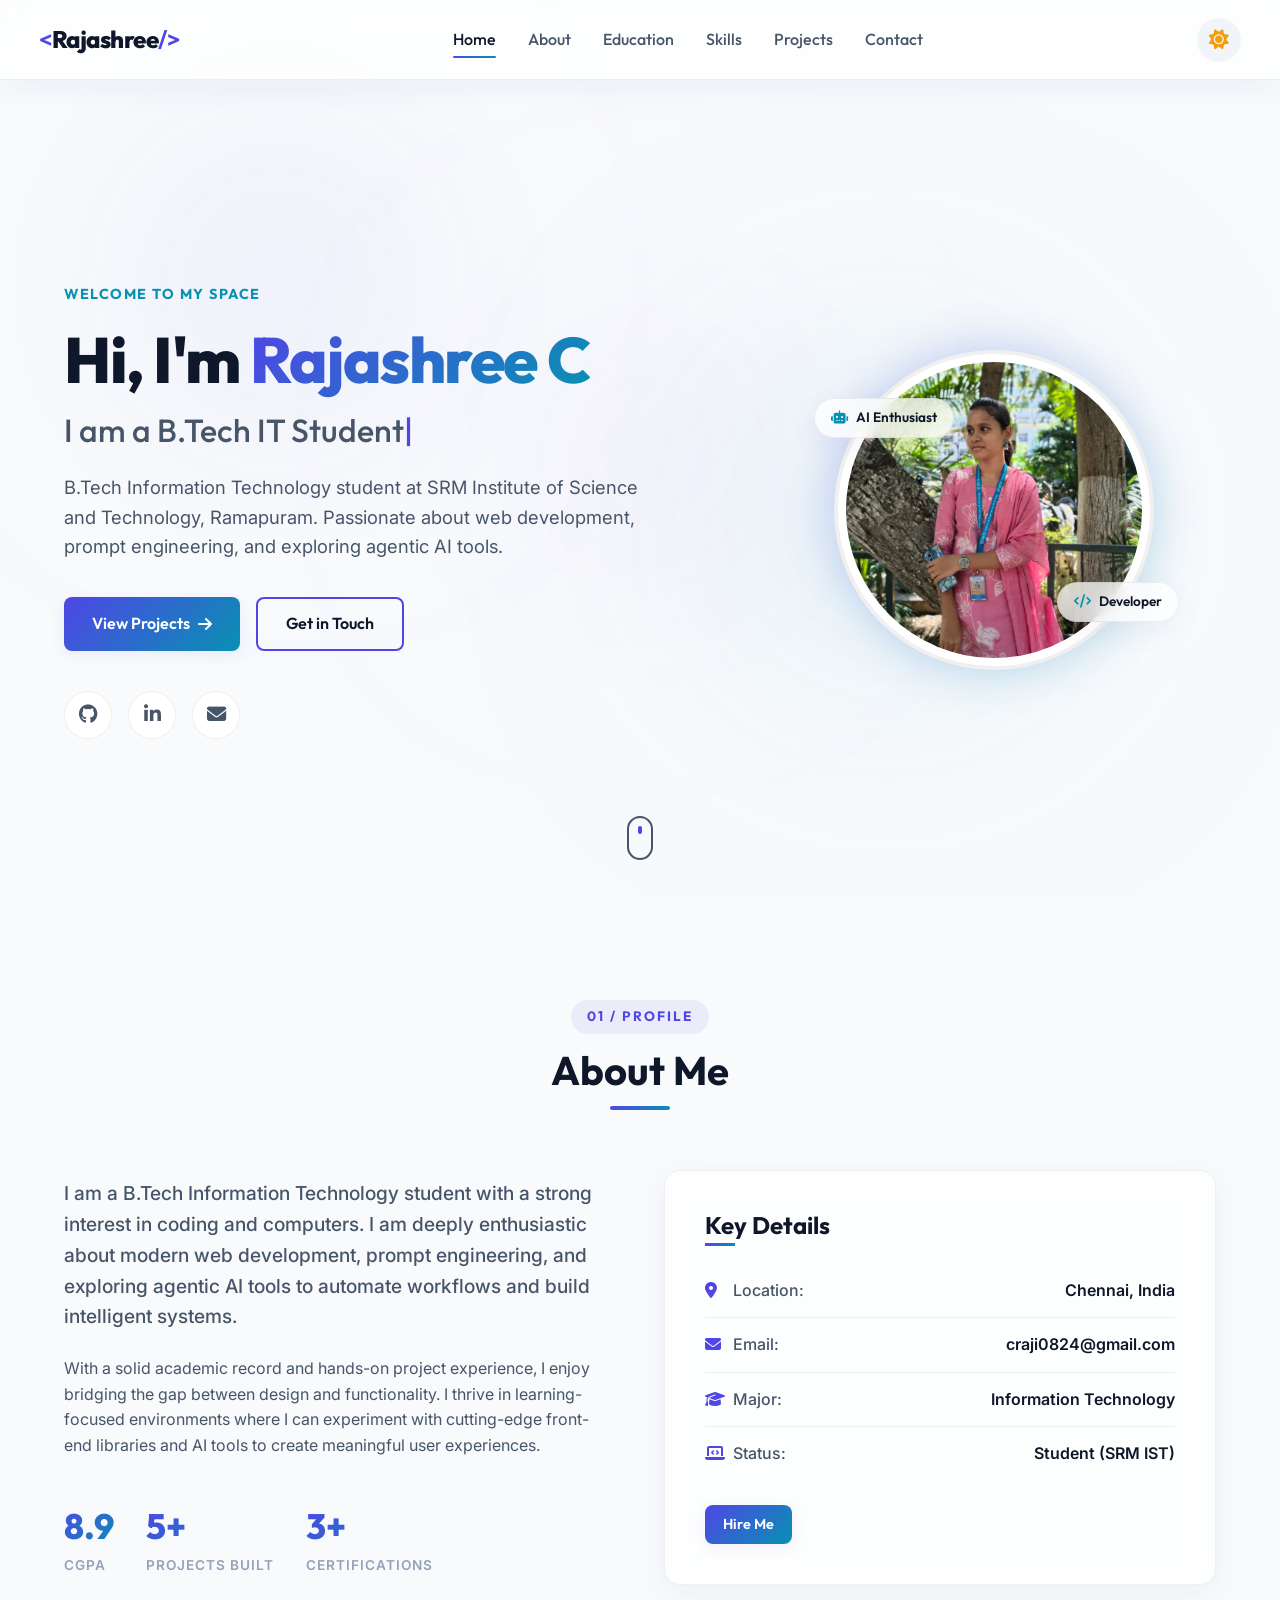
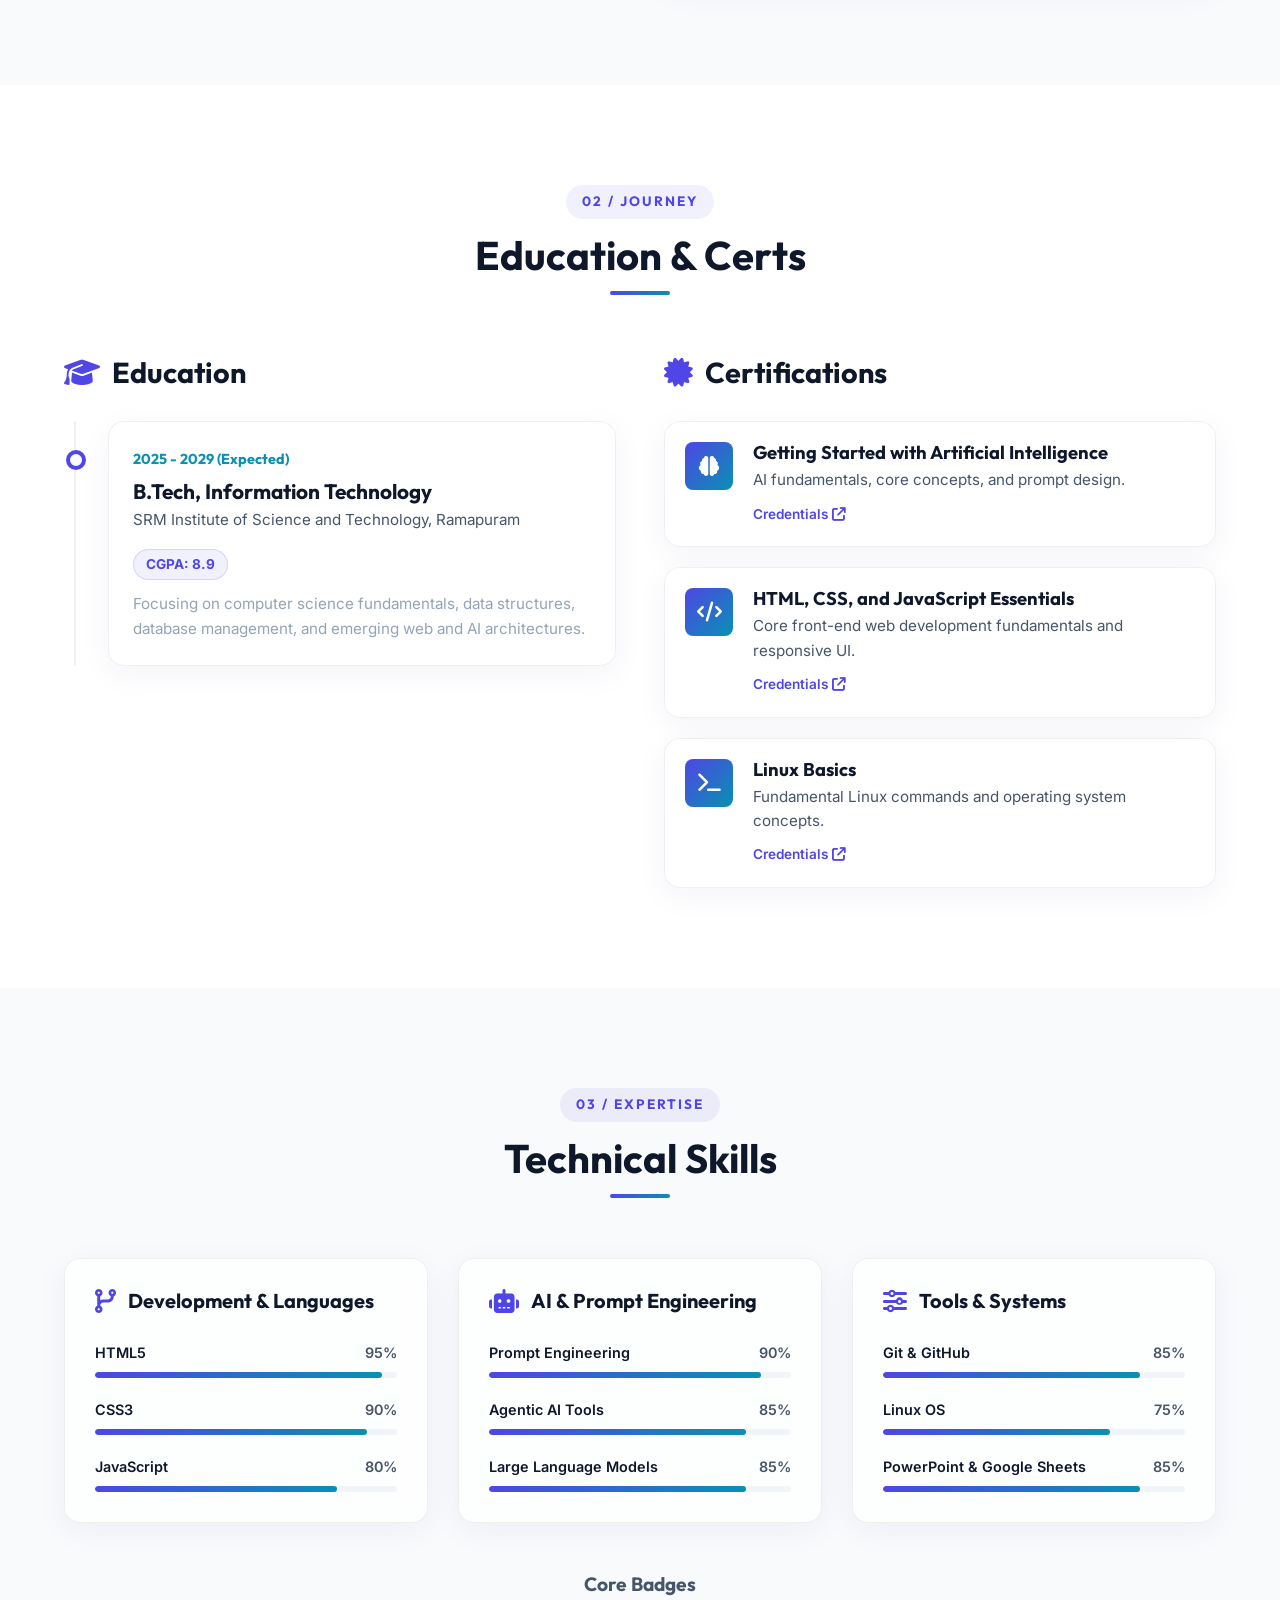
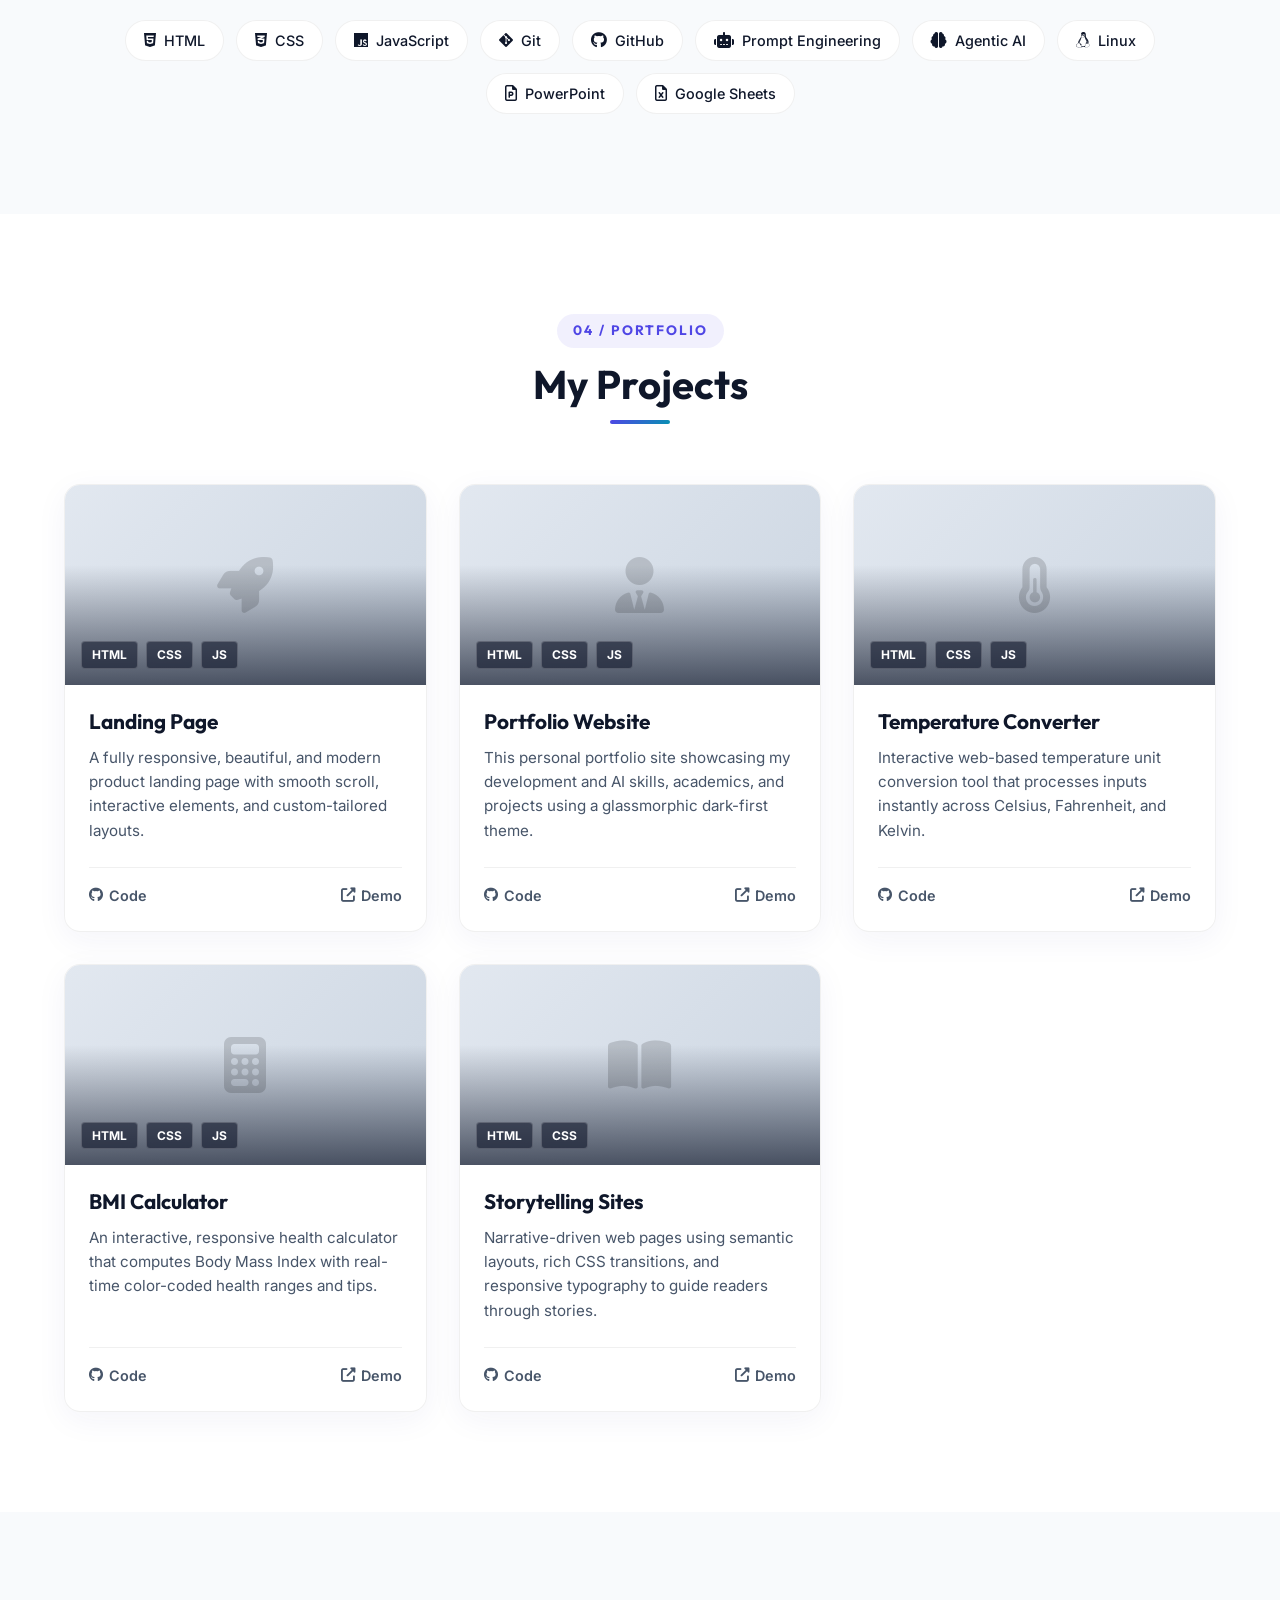
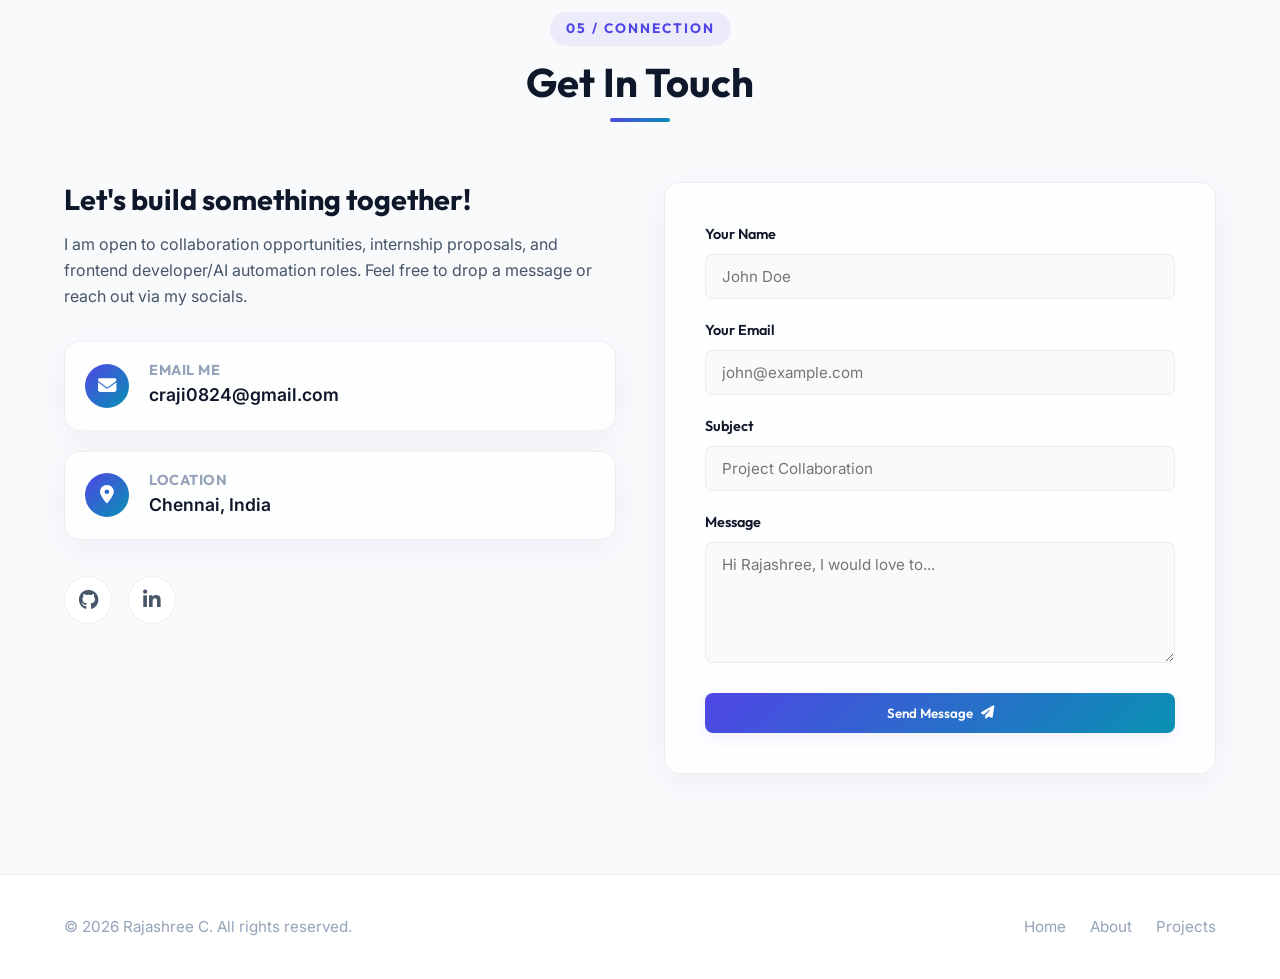
==== WebDev-L1-PersonalPortfolio/index.html @ 431c33d0 "first commit" ====
<!DOCTYPE html>
<html lang="en" data-theme="dark">

<head>
    <meta charset="UTF-8">
    <meta name="viewport" content="width=device-width, initial-scale=1.0">
    <meta name="description"
        content="Personal Portfolio of Rajashree C - B.Tech Information Technology Student, Frontend Developer & AI Enthusiast.">
    <title>Rajashree C | Portfolio</title>
    <!-- Google Fonts -->
    <link rel="preconnect" href="https://fonts.googleapis.com">
    <link rel="preconnect" href="https://fonts.gstatic.com" crossorigin>
    <link
        href="https://fonts.googleapis.com/css2?family=Inter:wght@300;400;500;600;700&family=Outfit:wght@300;400;500;600;700;800&display=swap"
        rel="stylesheet">
    <!-- FontAwesome Icons -->
    <link rel="stylesheet" href="https://cdnjs.cloudflare.com/ajax/libs/font-awesome/6.4.0/css/all.min.css">
    <!-- Stylesheets -->
    <link rel="stylesheet" href="styles.css">
</head>

<body>

    <!-- Navigation Header -->
    <header class="header">
        <div class="nav-container">
            <a href="#home" class="logo" id="logo-link">
                <span class="logo-accent">&lt;</span>Rajashree<span class="logo-accent">/&gt;</span>
            </a>

            <nav class="navbar" id="navbar">
                <a href="#home" class="nav-link active">Home</a>
                <a href="#about" class="nav-link">About</a>
                <a href="#education" class="nav-link">Education</a>
                <a href="#skills" class="nav-link">Skills</a>
                <a href="#projects" class="nav-link">Projects</a>
                <a href="#contact" class="nav-link">Contact</a>
            </nav>

            <div class="nav-actions">
                <!-- Theme Toggle Button -->
                <button class="theme-toggle" id="theme-toggle" aria-label="Toggle between dark and light theme">
                    <i class="fa-solid fa-moon moon-icon"></i>
                    <i class="fa-solid fa-sun sun-icon"></i>
                </button>
                <!-- Hamburger Menu for Mobile -->
                <button class="menu-btn" id="menu-btn" aria-label="Toggle navigation menu">
                    <span class="hamburger"></span>
                </button>
            </div>
        </div>
    </header>

    <!-- Main Content -->
    <main>

        <!-- Hero Section -->
        <section id="home" class="hero-section">
            <div class="hero-bg-shapes">
                <div class="shape shape-1"></div>
                <div class="shape shape-2"></div>
                <div class="shape shape-3"></div>
            </div>

            <div class="hero-container container">
                <div class="hero-content">
                    <span class="welcome-tag">Welcome to my space</span>
                    <h1 class="hero-title">Hi, I'm <span class="highlight-gradient">Rajashree C</span></h1>
                    <h2 class="hero-subtitle">
                        I am a <span id="typed-text"></span><span class="typed-cursor">|</span>
                    </h2>
                    <p class="hero-description">
                        B.Tech Information Technology student at SRM Institute of Science and Technology, Ramapuram.
                        Passionate about web development, prompt engineering, and exploring agentic AI tools.
                    </p>
                    <div class="hero-cta">
                        <a href="#projects" class="btn btn-primary">View Projects <i
                                class="fa-solid fa-arrow-right"></i></a>
                        <a href="#contact" class="btn btn-secondary">Get in Touch</a>
                    </div>
                    <div class="hero-socials">
                        <a href="https://github.com/craji0824" target="_blank" rel="noopener noreferrer"
                            class="social-link" aria-label="GitHub">
                            <i class="fa-brands fa-github"></i>
                        </a>
                        <a href="https://www.linkedin.com/in/rajashree-c-47a3913a5/" target="_blank"
                            rel="noopener noreferrer" class="social-link" aria-label="LinkedIn">
                            <i class="fa-brands fa-linkedin-in"></i>
                        </a>
                        <a href="mailto:craji0824@gmail.com" class="social-link" aria-label="Email">
                            <i class="fa-solid fa-envelope"></i>
                        </a>
                    </div>
                </div>

                <div class="hero-avatar-wrapper">
                    <div class="avatar-glow"></div>
                    <div class="avatar-border">
                        <img src="assets/avatar.png" alt="Rajashree C Avatar" class="hero-avatar">
                    </div>
                    <div class="badge badge-ai">
                        <i class="fa-solid fa-robot"></i>
                        <span>AI Enthusiast</span>
                    </div>
                    <div class="badge badge-code">
                        <i class="fa-solid fa-code"></i>
                        <span>Developer</span>
                    </div>
                </div>
            </div>

            <div class="scroll-indicator">
                <a href="#about" aria-label="Scroll to About Me">
                    <div class="mouse">
                        <div class="wheel"></div>
                    </div>
                </a>
            </div>
        </section>

        <!-- About Me Section -->
        <section id="about" class="about-section section">
            <div class="container">
                <div class="section-header scroll-reveal">
                    <span class="section-tag">01 / Profile</span>
                    <h2 class="section-title">About Me</h2>
                    <div class="title-underline"></div>
                </div>

                <div class="about-content grid-2">
                    <div class="about-text scroll-reveal scroll-reveal-left">
                        <p class="paragraph-large">
                            I am a B.Tech Information Technology student with a strong interest in coding and computers.
                            I am deeply enthusiastic about modern web development, prompt engineering, and exploring
                            agentic AI tools to automate workflows and build intelligent systems.
                        </p>
                        <p>
                            With a solid academic record and hands-on project experience, I enjoy bridging the gap
                            between design and functionality. I thrive in learning-focused environments where I can
                            experiment with cutting-edge front-end libraries and AI tools to create meaningful user
                            experiences.
                        </p>
                        <div class="about-highlights">
                            <div class="highlight-item">
                                <span class="highlight-num">8.9</span>
                                <span class="highlight-label">CGPA</span>
                            </div>
                            <div class="highlight-item">
                                <span class="highlight-num">5+</span>
                                <span class="highlight-label">Projects Built</span>
                            </div>
                            <div class="highlight-item">
                                <span class="highlight-num">3+</span>
                                <span class="highlight-label">Certifications</span>
                            </div>
                        </div>
                    </div>

                    <div class="about-details scroll-reveal scroll-reveal-right">
                        <div class="detail-card glass">
                            <h3>Key Details</h3>
                            <ul class="details-list">
                                <li>
                                    <span class="detail-name"><i class="fa-solid fa-location-dot"></i> Location:</span>
                                    <span class="detail-value">Chennai, India</span>
                                </li>
                                <li>
                                    <span class="detail-name"><i class="fa-solid fa-envelope"></i> Email:</span>
                                    <span class="detail-value"><a
                                            href="mailto:craji0824@gmail.com">craji0824@gmail.com</a></span>
                                </li>
                                <li>
                                    <span class="detail-name"><i class="fa-solid fa-graduation-cap"></i> Major:</span>
                                    <span class="detail-value">Information Technology</span>
                                </li>
                                <li>
                                    <span class="detail-name"><i class="fa-solid fa-laptop-code"></i> Status:</span>
                                    <span class="detail-value">Student (SRM IST)</span>
                                </li>
                            </ul>
                            <div class="detail-footer">
                                <a href="#contact" class="btn btn-primary btn-sm">Hire Me</a>
                            </div>
                        </div>
                    </div>
                </div>
            </div>
        </section>

        <!-- Education & Certifications Section -->
        <section id="education" class="education-section section section-alt">
            <div class="container">
                <div class="section-header scroll-reveal">
                    <span class="section-tag">02 / Journey</span>
                    <h2 class="section-title">Education & Certs</h2>
                    <div class="title-underline"></div>
                </div>

                <div class="edu-certs-grid grid-2">
                    <!-- Education Column -->
                    <div class="edu-column scroll-reveal scroll-reveal-left">
                        <h3 class="subsection-title"><i class="fa-solid fa-graduation-cap"></i> Education</h3>
                        <div class="timeline">
                            <div class="timeline-item glass">
                                <div class="timeline-dot"></div>
                                <span class="timeline-date">2025 - 2029 (Expected)</span>
                                <h4 class="timeline-title">B.Tech, Information Technology</h4>
                                <p class="timeline-subtitle">SRM Institute of Science and Technology, Ramapuram</p>
                                <div class="timeline-detail">
                                    <span class="score-badge">CGPA: 8.9</span>
                                    <p>Focusing on computer science fundamentals, data structures, database management,
                                        and emerging web and AI architectures.</p>
                                </div>
                            </div>
                        </div>
                    </div>

                    <!-- Certifications Column -->
                    <div class="certs-column scroll-reveal scroll-reveal-right">
                        <h3 class="subsection-title"><i class="fa-solid fa-certificate"></i> Certifications</h3>
                        <div class="certs-list">

                            <!-- Cert 1 -->
                            <div class="cert-card glass">
                                <div class="cert-icon">
                                    <i class="fa-solid fa-brain"></i>
                                </div>
                                <div class="cert-info">
                                    <h4>Getting Started with Artificial Intelligence</h4>
                                    <p>AI fundamentals, core concepts, and prompt design.</p>
                                    <a href="#" class="cert-link">Credentials <i
                                            class="fa-solid fa-arrow-up-right-from-square"></i></a>
                                </div>
                            </div>

                            <!-- Cert 2 -->
                            <div class="cert-card glass">
                                <div class="cert-icon">
                                    <i class="fa-solid fa-code"></i>
                                </div>
                                <div class="cert-info">
                                    <h4>HTML, CSS, and JavaScript Essentials</h4>
                                    <p>Core front-end web development fundamentals and responsive UI.</p>
                                    <a href="#" class="cert-link">Credentials <i
                                            class="fa-solid fa-arrow-up-right-from-square"></i></a>
                                </div>
                            </div>

                            <!-- Cert 3 -->
                            <div class="cert-card glass">
                                <div class="cert-icon">
                                    <i class="fa-solid fa-terminal"></i>
                                </div>
                                <div class="cert-info">
                                    <h4>Linux Basics</h4>
                                    <p>Fundamental Linux commands and operating system concepts.</p>
                                    <a href="#" class="cert-link">Credentials <i
                                            class="fa-solid fa-arrow-up-right-from-square"></i></a>
                                </div>
                            </div>

                        </div>
                    </div>
                </div>
            </div>
        </section>

        <!-- Skills Section -->
        <section id="skills" class="skills-section section">
            <div class="container">
                <div class="section-header scroll-reveal">
                    <span class="section-tag">03 / Expertise</span>
                    <h2 class="section-title">Technical Skills</h2>
                    <div class="title-underline"></div>
                </div>

                <div class="skills-grid scroll-reveal">

                    <!-- Skill Category 1 -->
                    <div class="skill-category glass">
                        <div class="category-header">
                            <i class="fa-solid fa-code-branch"></i>
                            <h3>Development & Languages</h3>
                        </div>
                        <div class="skills-list">
                            <div class="skill-item">
                                <div class="skill-meta">
                                    <span>HTML5</span>
                                    <span>95%</span>
                                </div>
                                <div class="skill-bar-bg">
                                    <div class="skill-bar-fill" style="width: 95%"></div>
                                </div>
                            </div>
                            <div class="skill-item">
                                <div class="skill-meta">
                                    <span>CSS3</span>
                                    <span>90%</span>
                                </div>
                                <div class="skill-bar-bg">
                                    <div class="skill-bar-fill" style="width: 90%"></div>
                                </div>
                            </div>
                            <div class="skill-item">
                                <div class="skill-meta">
                                    <span>JavaScript</span>
                                    <span>80%</span>
                                </div>
                                <div class="skill-bar-bg">
                                    <div class="skill-bar-fill" style="width: 80%"></div>
                                </div>
                            </div>
                        </div>
                    </div>

                    <!-- Skill Category 2 -->
                    <div class="skill-category glass">
                        <div class="category-header">
                            <i class="fa-solid fa-robot"></i>
                            <h3>AI & Prompt Engineering</h3>
                        </div>
                        <div class="skills-list">
                            <div class="skill-item">
                                <div class="skill-meta">
                                    <span>Prompt Engineering</span>
                                    <span>90%</span>
                                </div>
                                <div class="skill-bar-bg">
                                    <div class="skill-bar-fill" style="width: 90%"></div>
                                </div>
                            </div>
                            <div class="skill-item">
                                <div class="skill-meta">
                                    <span>Agentic AI Tools</span>
                                    <span>85%</span>
                                </div>
                                <div class="skill-bar-bg">
                                    <div class="skill-bar-fill" style="width: 85%"></div>
                                </div>
                            </div>
                            <div class="skill-item">
                                <div class="skill-meta">
                                    <span>Large Language Models</span>
                                    <span>85%</span>
                                </div>
                                <div class="skill-bar-bg">
                                    <div class="skill-bar-fill" style="width: 85%"></div>
                                </div>
                            </div>
                        </div>
                    </div>

                    <!-- Skill Category 3 -->
                    <div class="skill-category glass">
                        <div class="category-header">
                            <i class="fa-solid fa-sliders"></i>
                            <h3>Tools & Systems</h3>
                        </div>
                        <div class="skills-list">
                            <div class="skill-item">
                                <div class="skill-meta">
                                    <span>Git & GitHub</span>
                                    <span>85%</span>
                                </div>
                                <div class="skill-bar-bg">
                                    <div class="skill-bar-fill" style="width: 85%"></div>
                                </div>
                            </div>
                            <div class="skill-item">
                                <div class="skill-meta">
                                    <span>Linux OS</span>
                                    <span>75%</span>
                                </div>
                                <div class="skill-bar-bg">
                                    <div class="skill-bar-fill" style="width: 75%"></div>
                                </div>
                            </div>
                            <div class="skill-item">
                                <div class="skill-meta">
                                    <span>PowerPoint & Google Sheets</span>
                                    <span>85%</span>
                                </div>
                                <div class="skill-bar-bg">
                                    <div class="skill-bar-fill" style="width: 85%"></div>
                                </div>
                            </div>
                        </div>
                    </div>

                </div>

                <!-- Interactive Mini Skills Tag Cloud -->
                <div class="skills-badges-wrapper scroll-reveal">
                    <h4>Core Badges</h4>
                    <div class="badges-container">
                        <span class="badge-tag"><i class="fa-brands fa-html5"></i> HTML</span>
                        <span class="badge-tag"><i class="fa-brands fa-css3-alt"></i> CSS</span>
                        <span class="badge-tag"><i class="fa-brands fa-js"></i> JavaScript</span>
                        <span class="badge-tag"><i class="fa-brands fa-git-alt"></i> Git</span>
                        <span class="badge-tag"><i class="fa-brands fa-github"></i> GitHub</span>
                        <span class="badge-tag"><i class="fa-solid fa-robot"></i> Prompt Engineering</span>
                        <span class="badge-tag"><i class="fa-solid fa-brain"></i> Agentic AI</span>
                        <span class="badge-tag"><i class="fa-brands fa-linux"></i> Linux</span>
                        <span class="badge-tag"><i class="fa-regular fa-file-powerpoint"></i> PowerPoint</span>
                        <span class="badge-tag"><i class="fa-regular fa-file-excel"></i> Google Sheets</span>
                    </div>
                </div>
            </div>
        </section>

        <!-- Projects Section -->
        <section id="projects" class="projects-section section section-alt">
            <div class="container">
                <div class="section-header scroll-reveal">
                    <span class="section-tag">04 / Portfolio</span>
                    <h2 class="section-title">My Projects</h2>
                    <div class="title-underline"></div>
                </div>

                <div class="projects-grid grid-3">

                    <!-- Project 1: Landing Page -->
                    <article class="project-card glass scroll-reveal">
                        <div class="project-img-container">
                            <div class="project-overlay-gradient"></div>
                            <i class="fa-solid fa-rocket project-placeholder-icon"></i>
                            <div class="project-tech-tags">
                                <span>HTML</span>
                                <span>CSS</span>
                                <span>JS</span>
                            </div>
                        </div>
                        <div class="project-content">
                            <h3>Landing Page</h3>
                            <p>A fully responsive, beautiful, and modern product landing page with smooth scroll,
                                interactive elements, and custom-tailored layouts.</p>
                            <div class="project-links">
                                <a href="https://github.com/craji0824" target="_blank" rel="noopener noreferrer"
                                    class="proj-link"><i class="fa-brands fa-github"></i> Code</a>
                                <a href="#" class="proj-link"><i class="fa-solid fa-up-right-from-square"></i> Demo</a>
                            </div>
                        </div>
                    </article>

                    <!-- Project 2: Portfolio Website -->
                    <article class="project-card glass scroll-reveal" style="animation-delay: 0.1s;">
                        <div class="project-img-container">
                            <div class="project-overlay-gradient"></div>
                            <i class="fa-solid fa-user-tie project-placeholder-icon"></i>
                            <div class="project-tech-tags">
                                <span>HTML</span>
                                <span>CSS</span>
                                <span>JS</span>
                            </div>
                        </div>
                        <div class="project-content">
                            <h3>Portfolio Website</h3>
                            <p>This personal portfolio site showcasing my development and AI skills, academics, and
                                projects using a glassmorphic dark-first theme.</p>
                            <div class="project-links">
                                <a href="https://github.com/craji0824" target="_blank" rel="noopener noreferrer"
                                    class="proj-link"><i class="fa-brands fa-github"></i> Code</a>
                                <a href="#" class="proj-link"><i class="fa-solid fa-up-right-from-square"></i> Demo</a>
                            </div>
                        </div>
                    </article>

                    <!-- Project 3: Temperature Converter -->
                    <article class="project-card glass scroll-reveal" style="animation-delay: 0.2s;">
                        <div class="project-img-container">
                            <div class="project-overlay-gradient"></div>
                            <i class="fa-solid fa-temperature-half project-placeholder-icon"></i>
                            <div class="project-tech-tags">
                                <span>HTML</span>
                                <span>CSS</span>
                                <span>JS</span>
                            </div>
                        </div>
                        <div class="project-content">
                            <h3>Temperature Converter</h3>
                            <p>Interactive web-based temperature unit conversion tool that processes inputs instantly
                                across Celsius, Fahrenheit, and Kelvin.</p>
                            <div class="project-links">
                                <a href="https://github.com/craji0824" target="_blank" rel="noopener noreferrer"
                                    class="proj-link"><i class="fa-brands fa-github"></i> Code</a>
                                <a href="#" class="proj-link"><i class="fa-solid fa-up-right-from-square"></i> Demo</a>
                            </div>
                        </div>
                    </article>

                    <!-- Project 4: BMI Calculator -->
                    <article class="project-card glass scroll-reveal">
                        <div class="project-img-container">
                            <div class="project-overlay-gradient"></div>
                            <i class="fa-solid fa-calculator project-placeholder-icon"></i>
                            <div class="project-tech-tags">
                                <span>HTML</span>
                                <span>CSS</span>
                                <span>JS</span>
                            </div>
                        </div>
                        <div class="project-content">
                            <h3>BMI Calculator</h3>
                            <p>An interactive, responsive health calculator that computes Body Mass Index with real-time
                                color-coded health ranges and tips.</p>
                            <div class="project-links">
                                <a href="https://github.com/craji0824" target="_blank" rel="noopener noreferrer"
                                    class="proj-link"><i class="fa-brands fa-github"></i> Code</a>
                                <a href="#" class="proj-link"><i class="fa-solid fa-up-right-from-square"></i> Demo</a>
                            </div>
                        </div>
                    </article>

                    <!-- Project 5: Storytelling Sites -->
                    <article class="project-card glass scroll-reveal" style="animation-delay: 0.1s;">
                        <div class="project-img-container">
                            <div class="project-overlay-gradient"></div>
                            <i class="fa-solid fa-book-open project-placeholder-icon"></i>
                            <div class="project-tech-tags">
                                <span>HTML</span>
                                <span>CSS</span>
                            </div>
                        </div>
                        <div class="project-content">
                            <h3>Storytelling Sites</h3>
                            <p>Narrative-driven web pages using semantic layouts, rich CSS transitions, and responsive
                                typography to guide readers through stories.</p>
                            <div class="project-links">
                                <a href="https://github.com/craji0824" target="_blank" rel="noopener noreferrer"
                                    class="proj-link"><i class="fa-brands fa-github"></i> Code</a>
                                <a href="#" class="proj-link"><i class="fa-solid fa-up-right-from-square"></i> Demo</a>
                            </div>
                        </div>
                    </article>

                </div>
            </div>
        </section>

        <!-- Contact Section -->
        <section id="contact" class="contact-section section">
            <div class="container">
                <div class="section-header scroll-reveal">
                    <span class="section-tag">05 / Connection</span>
                    <h2 class="section-title">Get In Touch</h2>
                    <div class="title-underline"></div>
                </div>

                <div class="contact-wrapper grid-2">

                    <!-- Contact Info Block -->
                    <div class="contact-info-block scroll-reveal scroll-reveal-left">
                        <h3>Let's build something together!</h3>
                        <p class="contact-invite-text">
                            I am open to collaboration opportunities, internship proposals, and frontend developer/AI
                            automation roles. Feel free to drop a message or reach out via my socials.
                        </p>

                        <div class="contact-details">
                            <div class="contact-card glass">
                                <i class="fa-solid fa-envelope"></i>
                                <div>
                                    <h4>Email Me</h4>
                                    <p><a href="mailto:craji0824@gmail.com">craji0824@gmail.com</a></p>
                                </div>
                            </div>
                            <div class="contact-card glass">
                                <i class="fa-solid fa-location-dot"></i>
                                <div>
                                    <h4>Location</h4>
                                    <p>Chennai, India</p>
                                </div>
                            </div>
                        </div>

                        <div class="contact-social-icons">
                            <a href="https://github.com/craji0824" target="_blank" rel="noopener noreferrer"
                                aria-label="GitHub">
                                <i class="fa-brands fa-github"></i>
                            </a>
                            <a href="https://www.linkedin.com/in/rajashree-c-47a3913a5/" target="_blank"
                                rel="noopener noreferrer" aria-label="LinkedIn">
                                <i class="fa-brands fa-linkedin-in"></i>
                            </a>
                        </div>
                    </div>

                    <!-- Contact Form Block -->
                    <div class="contact-form-block glass scroll-reveal scroll-reveal-right">
                        <form id="contact-form" class="contact-form">
                            <div class="form-group">
                                <label for="name">Your Name</label>
                                <input type="text" id="name" name="name" placeholder="John Doe" required>
                            </div>
                            <div class="form-group">
                                <label for="email">Your Email</label>
                                <input type="email" id="email" name="email" placeholder="john@example.com" required>
                            </div>
                            <div class="form-group">
                                <label for="subject">Subject</label>
                                <input type="text" id="subject" name="subject" placeholder="Project Collaboration"
                                    required>
                            </div>
                            <div class="form-group">
                                <label for="message">Message</label>
                                <textarea id="message" name="message" rows="5"
                                    placeholder="Hi Rajashree, I would love to..." required></textarea>
                            </div>
                            <button type="submit" class="btn btn-primary form-submit-btn">
                                Send Message <i class="fa-solid fa-paper-plane"></i>
                            </button>
                        </form>
                        <div class="form-message" id="form-message"></div>
                    </div>

                </div>
            </div>
        </section>

    </main>

    <!-- Footer -->
    <footer class="footer">
        <div class="container footer-content">
            <p class="copyright">&copy; 2026 Rajashree C. All rights reserved.</p>
            <div class="footer-bottom-links">
                <a href="#home">Home</a>
                <a href="#about">About</a>
                <a href="#projects">Projects</a>
            </div>
        </div>
        <!-- Scroll To Top Button -->
        <button id="scroll-to-top" class="scroll-to-top" aria-label="Scroll to top">
            <i class="fa-solid fa-arrow-up"></i>
        </button>
    </footer>

    <!-- Scripts -->
    <script src="script.js"></script>
</body>

</html>
---- WebDev-L1-PersonalPortfolio/styles.css ----
/* ==========================================================================
   CSS CUSTOM VARIABLES & GLOBAL RESET
   ========================================================================== */
:root {
    /* Fonts */
    --font-primary: 'Outfit', sans-serif;
    --font-secondary: 'Inter', sans-serif;
    
    /* Layout Constants */
    --header-height: 80px;
    --border-radius-sm: 8px;
    --border-radius-md: 16px;
    --border-radius-lg: 24px;
    --transition-fast: 0.2s ease;
    --transition-normal: 0.3s ease;
    --transition-slow: 0.5s ease;
    
    /* Dark Theme Variables (Default) */
    --bg-primary: #0b0f19;
    --bg-secondary: #111827;
    --bg-tertiary: #1f2937;
    --text-primary: #f3f4f6;
    --text-secondary: #9ca3af;
    --text-muted: #6b7280;
    
    --accent-primary: #6366f1; /* Indigo */
    --accent-secondary: #06b6d4; /* Cyan */
    --accent-glow: rgba(99, 102, 241, 0.15);
    --gradient-primary: linear-gradient(135deg, var(--accent-primary) 0%, var(--accent-secondary) 100%);
    
    --glass-bg: rgba(17, 24, 39, 0.7);
    --glass-border: rgba(255, 255, 255, 0.08);
    --glass-shadow: 0 8px 32px 0 rgba(0, 0, 0, 0.37);
    
    --scrollbar-thumb: #374151;
    --scrollbar-track: #111827;
}

[data-theme="light"] {
    /* Light Theme Variables */
    --bg-primary: #f8fafc;
    --bg-secondary: #ffffff;
    --bg-tertiary: #f1f5f9;
    --text-primary: #0f172a;
    --text-secondary: #475569;
    --text-muted: #94a3b8;
    
    --accent-primary: #4f46e5;
    --accent-secondary: #0891b2;
    --accent-glow: rgba(79, 70, 229, 0.08);
    --gradient-primary: linear-gradient(135deg, var(--accent-primary) 0%, var(--accent-secondary) 100%);
    
    --glass-bg: rgba(255, 255, 255, 0.75);
    --glass-border: rgba(0, 0, 0, 0.06);
    --glass-shadow: 0 8px 32px 0 rgba(31, 38, 135, 0.05);
    
    --scrollbar-thumb: #cbd5e1;
    --scrollbar-track: #f1f5f9;
}

/* Reset and Global Styles */
* {
    box-sizing: border-box;
    margin: 0;
    padding: 0;
}

html {
    scroll-behavior: smooth;
    scroll-padding-top: var(--header-height);
}

body {
    font-family: var(--font-secondary);
    background-color: var(--bg-primary);
    color: var(--text-primary);
    line-height: 1.6;
    overflow-x: hidden;
    transition: background-color var(--transition-normal), color var(--transition-normal);
}

h1, h2, h3, h4, h5, h6 {
    font-family: var(--font-primary);
    font-weight: 700;
    line-height: 1.2;
}

a {
    color: inherit;
    text-decoration: none;
    transition: color var(--transition-fast);
}

li {
    list-style: none;
}

img {
    max-width: 100%;
    height: auto;
    display: block;
}

button, input, textarea {
    font-family: inherit;
    background: none;
    border: none;
    outline: none;
}

/* Scrollbar Customization */
::-webkit-scrollbar {
    width: 8px;
}
::-webkit-scrollbar-track {
    background: var(--scrollbar-track);
}
::-webkit-scrollbar-thumb {
    background: var(--scrollbar-thumb);
    border-radius: var(--border-radius-sm);
}
::-webkit-scrollbar-thumb:hover {
    background: var(--accent-primary);
}

/* ==========================================================================
   REUSABLE UTILITIES & LAYOUT
   ========================================================================== */
.container {
    width: 100%;
    max-width: 1200px;
    margin: 0 auto;
    padding: 0 24px;
}

.grid-2 {
    display: grid;
    grid-template-columns: repeat(2, 1fr);
    gap: 48px;
}

.grid-3 {
    display: grid;
    grid-template-columns: repeat(3, 1fr);
    gap: 32px;
}

.section {
    padding: 100px 0;
    position: relative;
}

.section-alt {
    background-color: var(--bg-secondary);
}

.glass {
    background: var(--glass-bg);
    backdrop-filter: blur(12px);
    -webkit-backdrop-filter: blur(12px);
    border: 1px solid var(--glass-border);
    box-shadow: var(--glass-shadow);
    border-radius: var(--border-radius-md);
}

/* Buttons */
.btn {
    display: inline-flex;
    align-items: center;
    justify-content: center;
    gap: 8px;
    padding: 12px 28px;
    font-family: var(--font-primary);
    font-weight: 600;
    border-radius: var(--border-radius-sm);
    cursor: pointer;
    transition: transform var(--transition-fast), box-shadow var(--transition-fast), background var(--transition-normal);
}

.btn:active {
    transform: translateY(1px);
}

.btn-primary {
    background: var(--gradient-primary);
    color: #ffffff;
    box-shadow: 0 4px 15px var(--accent-glow);
}

.btn-primary:hover {
    transform: translateY(-2px);
    box-shadow: 0 8px 25px rgba(99, 102, 241, 0.4);
}

.btn-secondary {
    border: 2px solid var(--accent-primary);
    color: var(--text-primary);
}

.btn-secondary:hover {
    background-color: var(--accent-primary);
    color: #ffffff;
    transform: translateY(-2px);
}

.btn-sm {
    padding: 8px 18px;
    font-size: 0.9rem;
}

/* Section Header Typography */
.section-header {
    text-align: center;
    margin-bottom: 60px;
}

.section-tag {
    font-family: var(--font-primary);
    text-transform: uppercase;
    font-size: 0.85rem;
    font-weight: 700;
    letter-spacing: 2px;
    color: var(--accent-primary);
    background: var(--accent-glow);
    padding: 6px 16px;
    border-radius: 50px;
    display: inline-block;
    margin-bottom: 12px;
}

.section-title {
    font-size: 2.5rem;
    color: var(--text-primary);
}

.title-underline {
    width: 60px;
    height: 4px;
    background: var(--gradient-primary);
    margin: 12px auto 0;
    border-radius: 50px;
}

.highlight-gradient {
    background: var(--gradient-primary);
    -webkit-background-clip: text;
    -webkit-text-fill-color: transparent;
    display: inline-block;
}

/* ==========================================================================
   NAVIGATION & HEADER
   ========================================================================== */
.header {
    position: fixed;
    top: 0;
    left: 0;
    width: 100%;
    height: var(--header-height);
    background: var(--glass-bg);
    backdrop-filter: blur(16px);
    -webkit-backdrop-filter: blur(16px);
    border-bottom: 1px solid var(--glass-border);
    box-shadow: var(--glass-shadow);
    z-index: 1000;
    transition: background var(--transition-normal);
}

.nav-container {
    display: flex;
    justify-content: space-between;
    align-items: center;
    height: 100%;
    max-width: 1250px;
    margin: 0 auto;
    padding: 0 24px;
}

.logo {
    font-family: var(--font-primary);
    font-weight: 800;
    font-size: 1.5rem;
    letter-spacing: -0.5px;
    display: flex;
    align-items: center;
}

.logo-accent {
    color: var(--accent-primary);
    font-weight: 600;
}

.navbar {
    display: flex;
    gap: 32px;
}

.nav-link {
    font-family: var(--font-primary);
    font-weight: 500;
    font-size: 1rem;
    position: relative;
    padding: 6px 0;
    color: var(--text-secondary);
}

.nav-link:hover, 
.nav-link.active {
    color: var(--text-primary);
}

.nav-link::after {
    content: '';
    position: absolute;
    bottom: 0;
    left: 0;
    width: 0;
    height: 2px;
    background: var(--gradient-primary);
    border-radius: 50px;
    transition: width var(--transition-normal);
}

.nav-link:hover::after,
.nav-link.active::after {
    width: 100%;
}

.nav-actions {
    display: flex;
    align-items: center;
    gap: 20px;
}

/* Theme Toggle */
.theme-toggle {
    cursor: pointer;
    font-size: 1.25rem;
    color: var(--text-secondary);
    width: 44px;
    height: 44px;
    border-radius: 50%;
    display: flex;
    align-items: center;
    justify-content: center;
    transition: background var(--transition-fast), color var(--transition-fast);
    background: var(--bg-tertiary);
}

.theme-toggle:hover {
    color: var(--text-primary);
    background: var(--glass-border);
}

.sun-icon {
    display: none;
}

[data-theme="light"] .moon-icon {
    display: none;
}

[data-theme="light"] .sun-icon {
    display: block;
    color: #f59e0b; /* Warm sun yellow */
}

/* Hamburger Mobile Menu Button */
.menu-btn {
    display: none;
    flex-direction: column;
    justify-content: center;
    align-items: center;
    width: 44px;
    height: 44px;
    border-radius: 50%;
    background: var(--bg-tertiary);
    cursor: pointer;
}

.hamburger {
    width: 20px;
    height: 2px;
    background-color: var(--text-primary);
    position: relative;
    transition: background-color var(--transition-fast);
}

.hamburger::before,
.hamburger::after {
    content: '';
    position: absolute;
    width: 20px;
    height: 2px;
    background-color: var(--text-primary);
    transition: transform var(--transition-normal), top var(--transition-normal);
}

.hamburger::before {
    top: -6px;
}

.hamburger::after {
    top: 6px;
}

/* Active hamburger menu icon state */
.menu-btn.open .hamburger {
    background-color: transparent;
}

.menu-btn.open .hamburger::before {
    top: 0;
    transform: rotate(45deg);
}

.menu-btn.open .hamburger::after {
    top: 0;
    transform: rotate(-45deg);
}

/* ==========================================================================
   HERO SECTION
   ========================================================================== */
.hero-section {
    min-height: 100vh;
    display: flex;
    align-items: center;
    padding-top: calc(var(--header-height) + 40px);
    overflow: hidden;
    position: relative;
    background-color: var(--bg-primary);
}

/* Background floating shapes */
.hero-bg-shapes {
    position: absolute;
    top: 0;
    left: 0;
    width: 100%;
    height: 100%;
    z-index: 1;
    pointer-events: none;
}

.shape {
    position: absolute;
    border-radius: 50%;
    filter: blur(100px);
    opacity: 0.12;
    mix-blend-mode: screen;
}

[data-theme="light"] .shape {
    opacity: 0.06;
    mix-blend-mode: multiply;
}

.shape-1 {
    top: 15%;
    left: 10%;
    width: 300px;
    height: 300px;
    background-color: var(--accent-primary);
    animation: floatShape 20s infinite alternate;
}

.shape-2 {
    bottom: 20%;
    right: 15%;
    width: 400px;
    height: 400px;
    background-color: var(--accent-secondary);
    animation: floatShape 25s infinite alternate-reverse;
}

.shape-3 {
    top: 50%;
    left: 50%;
    transform: translate(-50%, -50%);
    width: 250px;
    height: 250px;
    background-color: #a855f7; /* Purple */
    animation: floatShape 18s infinite alternate;
}

@keyframes floatShape {
    0% { transform: translate(0, 0) scale(1); }
    100% { transform: translate(50px, 30px) scale(1.1); }
}

.hero-container {
    display: grid;
    grid-template-columns: 1.2fr 0.8fr;
    align-items: center;
    gap: 40px;
    position: relative;
    z-index: 2;
}

.welcome-tag {
    font-family: var(--font-primary);
    font-size: 0.9rem;
    font-weight: 700;
    letter-spacing: 1.5px;
    text-transform: uppercase;
    color: var(--accent-secondary);
    margin-bottom: 16px;
    display: inline-block;
}

.hero-title {
    font-size: 4rem;
    font-weight: 800;
    margin-bottom: 12px;
    letter-spacing: -1.5px;
}

.hero-subtitle {
    font-size: 2rem;
    color: var(--text-secondary);
    margin-bottom: 24px;
    font-family: var(--font-primary);
    font-weight: 500;
}

.typed-cursor {
    color: var(--accent-primary);
    animation: blink 0.7s infinite;
}

@keyframes blink {
    0%, 100% { opacity: 1; }
    50% { opacity: 0; }
}

.hero-description {
    font-size: 1.15rem;
    color: var(--text-secondary);
    margin-bottom: 36px;
    max-width: 600px;
}

.hero-cta {
    display: flex;
    gap: 16px;
    margin-bottom: 40px;
}

.hero-socials {
    display: flex;
    gap: 16px;
}

.social-link {
    width: 48px;
    height: 48px;
    border-radius: 50%;
    background-color: var(--bg-secondary);
    border: 1px solid var(--glass-border);
    display: flex;
    align-items: center;
    justify-content: center;
    font-size: 1.2rem;
    color: var(--text-secondary);
    transition: transform var(--transition-fast), color var(--transition-fast), background-color var(--transition-fast), border-color var(--transition-fast);
}

.social-link:hover {
    color: #ffffff;
    background-color: var(--accent-primary);
    border-color: var(--accent-primary);
    transform: translateY(-3px);
}

[data-theme="light"] .social-link:hover {
    color: #ffffff;
}

/* Avatar Image & Effects */
.hero-avatar-wrapper {
    position: relative;
    justify-self: center;
    width: 320px;
    height: 320px;
}

.avatar-glow {
    position: absolute;
    top: 50%;
    left: 50%;
    transform: translate(-50%, -50%);
    width: 100%;
    height: 100%;
    background: var(--gradient-primary);
    border-radius: 50%;
    filter: blur(25px);
    opacity: 0.3;
    z-index: 1;
    animation: rotateGlow 10s linear infinite;
}

@keyframes rotateGlow {
    0% { transform: translate(-50%, -50%) rotate(0deg); }
    100% { transform: translate(-50%, -50%) rotate(360deg); }
}

.avatar-border {
    position: absolute;
    top: 0;
    left: 0;
    width: 100%;
    height: 100%;
    border-radius: 50%;
    background: var(--bg-secondary);
    border: 4px solid var(--glass-border);
    padding: 8px;
    z-index: 2;
    overflow: hidden;
}

.hero-avatar {
    width: 100%;
    height: 100%;
    border-radius: 50%;
    object-fit: cover;
    background-color: var(--bg-tertiary);
}

/* Badges floating on hero */
.badge {
    position: absolute;
    background: var(--glass-bg);
    backdrop-filter: blur(10px);
    -webkit-backdrop-filter: blur(10px);
    border: 1px solid var(--glass-border);
    padding: 8px 16px;
    border-radius: 50px;
    display: flex;
    align-items: center;
    gap: 8px;
    font-family: var(--font-primary);
    font-weight: 600;
    font-size: 0.85rem;
    z-index: 3;
    box-shadow: var(--glass-shadow);
}

.badge i {
    color: var(--accent-secondary);
}

.badge-ai {
    top: 15%;
    left: -20px;
    animation: floatingBadge 4s infinite ease-in-out;
}

.badge-code {
    bottom: 15%;
    right: -25px;
    animation: floatingBadge 4s infinite ease-in-out 2s;
}

@keyframes floatingBadge {
    0%, 100% { transform: translateY(0); }
    50% { transform: translateY(-10px); }
}

/* Scroll indicator mouse */
.scroll-indicator {
    position: absolute;
    bottom: 40px;
    left: 50%;
    transform: translateX(-50%);
    z-index: 10;
}

.mouse {
    width: 26px;
    height: 44px;
    border: 2px solid var(--text-secondary);
    border-radius: 50px;
    position: relative;
    cursor: pointer;
}

.wheel {
    width: 4px;
    height: 8px;
    background-color: var(--accent-primary);
    border-radius: 50px;
    position: absolute;
    top: 8px;
    left: 50%;
    transform: translateX(-50%);
    animation: scrollMouse 1.5s infinite;
}

@keyframes scrollMouse {
    0% { top: 8px; opacity: 1; }
    100% { top: 22px; opacity: 0; }
}

/* ==========================================================================
   ABOUT ME SECTION
   ========================================================================== */
.about-text {
    display: flex;
    flex-direction: column;
    justify-content: center;
}

.paragraph-large {
    font-size: 1.2rem;
    color: var(--text-primary);
    margin-bottom: 20px;
    font-weight: 500;
}

.about-text p {
    color: var(--text-secondary);
    margin-bottom: 24px;
}

.about-highlights {
    display: flex;
    gap: 32px;
    margin-top: 16px;
}

.highlight-item {
    display: flex;
    flex-direction: column;
}

.highlight-num {
    font-family: var(--font-primary);
    font-size: 2.2rem;
    font-weight: 800;
    background: var(--gradient-primary);
    -webkit-background-clip: text;
    -webkit-text-fill-color: transparent;
}

.highlight-label {
    font-size: 0.85rem;
    text-transform: uppercase;
    letter-spacing: 1px;
    color: var(--text-muted);
    font-weight: 600;
}

.about-details {
    display: flex;
    align-items: center;
    justify-content: center;
}

.detail-card {
    width: 100%;
    padding: 40px;
}

.detail-card h3 {
    margin-bottom: 24px;
    font-size: 1.5rem;
    color: var(--text-primary);
    position: relative;
}

.detail-card h3::after {
    content: '';
    position: absolute;
    bottom: -6px;
    left: 0;
    width: 30px;
    height: 3px;
    background: var(--gradient-primary);
}

.details-list li {
    display: flex;
    justify-content: space-between;
    padding: 14px 0;
    border-bottom: 1px solid var(--glass-border);
}

.details-list li:last-child {
    border-bottom: none;
    margin-bottom: 24px;
}

.detail-name {
    color: var(--text-secondary);
    font-weight: 500;
}

.detail-name i {
    color: var(--accent-primary);
    margin-right: 8px;
    width: 16px;
}

.detail-value {
    color: var(--text-primary);
    font-weight: 600;
}

.detail-value a:hover {
    color: var(--accent-primary);
}

/* ==========================================================================
   EDUCATION & CERTIFICATIONS SECTION
   ========================================================================== */
.subsection-title {
    font-size: 1.8rem;
    margin-bottom: 32px;
    display: flex;
    align-items: center;
    gap: 12px;
    color: var(--text-primary);
}

.subsection-title i {
    color: var(--accent-primary);
}

/* Timeline Layout */
.timeline {
    position: relative;
    border-left: 2px solid var(--glass-border);
    padding-left: 32px;
    margin-left: 10px;
}

.timeline-item {
    position: relative;
    padding: 24px;
    margin-bottom: 32px;
}

.timeline-item:last-child {
    margin-bottom: 0;
}

.timeline-dot {
    position: absolute;
    left: -43px;
    top: 28px;
    width: 20px;
    height: 20px;
    border-radius: 50%;
    background-color: var(--bg-primary);
    border: 4px solid var(--accent-primary);
    transition: background-color var(--transition-fast);
}

.timeline-item:hover .timeline-dot {
    background-color: var(--accent-secondary);
}

.timeline-date {
    font-family: var(--font-primary);
    font-size: 0.9rem;
    font-weight: 700;
    color: var(--accent-secondary);
    margin-bottom: 8px;
    display: inline-block;
}

.timeline-title {
    font-size: 1.3rem;
    color: var(--text-primary);
    margin-bottom: 4px;
}

.timeline-subtitle {
    font-size: 0.95rem;
    color: var(--text-secondary);
    margin-bottom: 16px;
}

.timeline-detail p {
    color: var(--text-muted);
    font-size: 0.95rem;
}

.score-badge {
    display: inline-block;
    padding: 4px 12px;
    background: var(--accent-glow);
    border: 1px solid rgba(99, 102, 241, 0.2);
    border-radius: 50px;
    font-size: 0.85rem;
    font-weight: 700;
    color: var(--accent-primary);
    margin-bottom: 12px;
}

/* Certifications list */
.certs-list {
    display: flex;
    flex-direction: column;
    gap: 20px;
}

.cert-card {
    display: flex;
    gap: 20px;
    padding: 20px;
    transition: transform var(--transition-fast), box-shadow var(--transition-fast);
}

.cert-card:hover {
    transform: translateX(8px);
    box-shadow: var(--glass-shadow), 0 4px 20px rgba(99, 102, 241, 0.05);
}

.cert-icon {
    width: 48px;
    height: 48px;
    background: var(--gradient-primary);
    border-radius: var(--border-radius-sm);
    display: flex;
    align-items: center;
    justify-content: center;
    color: #ffffff;
    font-size: 1.25rem;
    flex-shrink: 0;
}

.cert-info h4 {
    font-size: 1.15rem;
    color: var(--text-primary);
    margin-bottom: 4px;
}

.cert-info p {
    font-size: 0.95rem;
    color: var(--text-secondary);
    margin-bottom: 8px;
}

.cert-link {
    font-size: 0.85rem;
    font-weight: 600;
    color: var(--accent-primary);
    display: inline-flex;
    align-items: center;
    gap: 4px;
}

.cert-link:hover {
    color: var(--accent-secondary);
}

/* ==========================================================================
   SKILLS SECTION
   ========================================================================== */
.skills-grid {
    display: grid;
    grid-template-columns: repeat(3, 1fr);
    gap: 30px;
}

.skill-category {
    padding: 30px;
    transition: transform var(--transition-normal);
}

.skill-category:hover {
    transform: translateY(-5px);
}

.category-header {
    display: flex;
    align-items: center;
    gap: 12px;
    margin-bottom: 28px;
}

.category-header i {
    font-size: 1.5rem;
    color: var(--accent-primary);
}

.category-header h3 {
    font-size: 1.25rem;
    color: var(--text-primary);
}

.skills-list {
    display: flex;
    flex-direction: column;
    gap: 20px;
}

.skill-item {
    display: flex;
    flex-direction: column;
    gap: 8px;
}

.skill-meta {
    display: flex;
    justify-content: space-between;
    font-size: 0.9rem;
    font-weight: 600;
    color: var(--text-secondary);
}

.skill-meta span:first-child {
    color: var(--text-primary);
}

.skill-bar-bg {
    width: 100%;
    height: 6px;
    background-color: var(--bg-tertiary);
    border-radius: 50px;
    overflow: hidden;
}

.skill-bar-fill {
    height: 100%;
    background: var(--gradient-primary);
    border-radius: 50px;
    width: 0; /* Animated via script */
    transition: width 1.5s cubic-bezier(0.1, 0.8, 0.2, 1);
}

/* Skills Badges Wrapper */
.skills-badges-wrapper {
    margin-top: 50px;
    text-align: center;
}

.skills-badges-wrapper h4 {
    font-size: 1.2rem;
    color: var(--text-secondary);
    margin-bottom: 24px;
}

.badges-container {
    display: flex;
    flex-wrap: wrap;
    justify-content: center;
    gap: 12px;
}

.badge-tag {
    font-size: 0.9rem;
    font-weight: 500;
    color: var(--text-primary);
    background: var(--bg-secondary);
    border: 1px solid var(--glass-border);
    padding: 8px 18px;
    border-radius: 50px;
    display: flex;
    align-items: center;
    gap: 8px;
    transition: transform var(--transition-fast), background-color var(--transition-fast), border-color var(--transition-fast), box-shadow var(--transition-fast);
}

.badge-tag:hover {
    background-color: var(--accent-primary);
    border-color: var(--accent-primary);
    color: #ffffff;
    transform: translateY(-2px);
    box-shadow: 0 4px 12px var(--accent-glow);
}

.badge-tag i {
    font-size: 1rem;
    transition: color var(--transition-fast);
}

.badge-tag:hover i {
    color: #ffffff;
}

/* ==========================================================================
   PROJECTS SECTION
   ========================================================================== */
.project-card {
    display: flex;
    flex-direction: column;
    height: 100%;
    overflow: hidden;
    transition: transform var(--transition-normal), box-shadow var(--transition-normal);
}

.project-card:hover {
    transform: translateY(-8px);
    box-shadow: var(--glass-shadow), 0 12px 30px rgba(99, 102, 241, 0.12);
}

.project-img-container {
    height: 200px;
    position: relative;
    background: linear-gradient(135deg, #1e293b 0%, #0f172a 100%);
    display: flex;
    align-items: center;
    justify-content: center;
    overflow: hidden;
}

[data-theme="light"] .project-img-container {
    background: linear-gradient(135deg, #e2e8f0 0%, #cbd5e1 100%);
}

.project-overlay-gradient {
    position: absolute;
    top: 0;
    left: 0;
    width: 100%;
    height: 100%;
    background: linear-gradient(180deg, transparent 40%, rgba(15, 23, 42, 0.7) 100%);
    z-index: 1;
}

.project-placeholder-icon {
    font-size: 3.5rem;
    color: rgba(255, 255, 255, 0.2);
    z-index: 2;
    transition: transform var(--transition-slow) cubic-bezier(0.1, 0.8, 0.2, 1);
}

[data-theme="light"] .project-placeholder-icon {
    color: rgba(0, 0, 0, 0.15);
}

.project-card:hover .project-placeholder-icon {
    transform: scale(1.15) rotate(5deg);
}

.project-tech-tags {
    position: absolute;
    bottom: 16px;
    left: 16px;
    z-index: 3;
    display: flex;
    gap: 8px;
}

.project-tech-tags span {
    font-size: 0.75rem;
    font-weight: 700;
    color: #ffffff;
    background: rgba(15, 23, 42, 0.6);
    border: 1px solid rgba(255, 255, 255, 0.2);
    padding: 3px 10px;
    border-radius: 4px;
    backdrop-filter: blur(4px);
}

.project-content {
    padding: 24px;
    display: flex;
    flex-direction: column;
    flex-grow: 1;
}

.project-content h3 {
    font-size: 1.3rem;
    color: var(--text-primary);
    margin-bottom: 12px;
}

.project-content p {
    color: var(--text-secondary);
    font-size: 0.95rem;
    margin-bottom: 24px;
    flex-grow: 1;
}

.project-links {
    display: flex;
    justify-content: space-between;
    border-top: 1px solid var(--glass-border);
    padding-top: 16px;
}

.proj-link {
    font-size: 0.9rem;
    font-weight: 600;
    color: var(--text-secondary);
    display: inline-flex;
    align-items: center;
    gap: 6px;
}

.proj-link:hover {
    color: var(--accent-primary);
}

/* ==========================================================================
   CONTACT SECTION
   ========================================================================== */
.contact-wrapper {
    align-items: start;
}

.contact-info-block h3 {
    font-size: 1.8rem;
    color: var(--text-primary);
    margin-bottom: 16px;
}

.contact-invite-text {
    color: var(--text-secondary);
    margin-bottom: 32px;
}

.contact-details {
    display: flex;
    flex-direction: column;
    gap: 20px;
    margin-bottom: 36px;
}

.contact-card {
    display: flex;
    align-items: center;
    gap: 20px;
    padding: 20px;
}

.contact-card i {
    width: 44px;
    height: 44px;
    background: var(--gradient-primary);
    border-radius: 50%;
    color: #ffffff;
    font-size: 1.15rem;
    display: flex;
    align-items: center;
    justify-content: center;
}

.contact-card h4 {
    font-size: 0.9rem;
    color: var(--text-muted);
    text-transform: uppercase;
    letter-spacing: 0.5px;
    margin-bottom: 2px;
}

.contact-card p {
    font-size: 1.1rem;
    color: var(--text-primary);
    font-weight: 600;
}

.contact-card p a:hover {
    color: var(--accent-primary);
}

.contact-social-icons {
    display: flex;
    gap: 16px;
}

.contact-social-icons a {
    width: 48px;
    height: 48px;
    border-radius: 50%;
    background-color: var(--bg-secondary);
    border: 1px solid var(--glass-border);
    display: flex;
    align-items: center;
    justify-content: center;
    font-size: 1.25rem;
    color: var(--text-secondary);
    transition: transform var(--transition-fast), color var(--transition-fast), background-color var(--transition-fast);
}

.contact-social-icons a:hover {
    color: #ffffff;
    background-color: var(--accent-primary);
    transform: translateY(-3px);
}

[data-theme="light"] .contact-social-icons a:hover {
    color: #ffffff;
}

/* Contact Form Block */
.contact-form-block {
    padding: 40px;
}

.contact-form {
    display: flex;
    flex-direction: column;
    gap: 20px;
}

.form-group {
    display: flex;
    flex-direction: column;
    gap: 8px;
}

.form-group label {
    font-family: var(--font-primary);
    font-size: 0.9rem;
    font-weight: 600;
    color: var(--text-primary);
}

.form-group input,
.form-group textarea {
    width: 100%;
    padding: 12px 16px;
    background-color: var(--bg-primary);
    border: 1px solid var(--glass-border);
    border-radius: var(--border-radius-sm);
    color: var(--text-primary);
    font-family: var(--font-secondary);
    font-size: 0.95rem;
    transition: border-color var(--transition-fast), box-shadow var(--transition-fast);
}

.form-group input:focus,
.form-group textarea:focus {
    border-color: var(--accent-primary);
    box-shadow: 0 0 0 3px rgba(99, 102, 241, 0.15);
}

.form-submit-btn {
    align-self: start;
    width: 100%;
    margin-top: 10px;
}

.form-message {
    margin-top: 15px;
    font-size: 0.95rem;
    text-align: center;
    border-radius: var(--border-radius-sm);
    padding: 10px;
    display: none;
}

.form-message.success {
    display: block;
    background-color: rgba(16, 185, 129, 0.1);
    color: #10b981;
    border: 1px solid rgba(16, 185, 129, 0.2);
}

.form-message.error {
    display: block;
    background-color: rgba(239, 68, 68, 0.1);
    color: #ef4444;
    border: 1px solid rgba(239, 68, 68, 0.2);
}

/* ==========================================================================
   FOOTER
   ========================================================================== */
.footer {
    background-color: var(--bg-secondary);
    border-top: 1px solid var(--glass-border);
    padding: 40px 0;
    position: relative;
}

.footer-content {
    display: flex;
    justify-content: space-between;
    align-items: center;
}

.copyright {
    color: var(--text-muted);
    font-size: 0.95rem;
}

.footer-bottom-links {
    display: flex;
    gap: 24px;
}

.footer-bottom-links a {
    color: var(--text-muted);
    font-size: 0.95rem;
}

.footer-bottom-links a:hover {
    color: var(--text-primary);
}

/* Scroll To Top Button */
.scroll-to-top {
    position: fixed;
    bottom: 30px;
    right: 30px;
    width: 48px;
    height: 48px;
    border-radius: 50%;
    background: var(--gradient-primary);
    color: #ffffff;
    display: flex;
    align-items: center;
    justify-content: center;
    font-size: 1.15rem;
    cursor: pointer;
    box-shadow: 0 4px 15px rgba(0, 0, 0, 0.2);
    z-index: 99;
    opacity: 0;
    pointer-events: none;
    transform: translateY(10px);
    transition: opacity var(--transition-normal), transform var(--transition-normal);
}

.scroll-to-top.show {
    opacity: 1;
    pointer-events: auto;
    transform: translateY(0);
}

.scroll-to-top:hover {
    transform: translateY(-3px);
    box-shadow: 0 8px 20px rgba(99, 102, 241, 0.4);
}

/* ==========================================================================
   SCROLL REVEAL EFFECT (ANIMATIONS)
   ========================================================================== */
.scroll-reveal {
    opacity: 0;
    transform: translateY(30px);
    transition: opacity var(--transition-slow) cubic-bezier(0.1, 0.8, 0.2, 1), 
                transform var(--transition-slow) cubic-bezier(0.1, 0.8, 0.2, 1);
}

.scroll-reveal-left {
    transform: translateX(-30px);
}

.scroll-reveal-right {
    transform: translateX(30px);
}

.scroll-reveal.revealed {
    opacity: 1;
    transform: translate(0);
}

/* ==========================================================================
   MEDIA QUERIES (RESPONSIVE)
   ========================================================================== */

/* Tablet Layouts (Max 992px) */
@media (max-width: 992px) {
    .grid-2, .edu-certs-grid {
        grid-template-columns: 1fr;
        gap: 40px;
    }
    
    .grid-3 {
        grid-template-columns: repeat(2, 1fr);
    }
    
    .skills-grid {
        grid-template-columns: 1fr;
    }
    
    .hero-container {
        grid-template-columns: 1fr;
        text-align: center;
    }
    
    .hero-avatar-wrapper {
        order: -1;
        width: 280px;
        height: 280px;
    }
    
    .hero-cta {
        justify-content: center;
    }
    
    .hero-socials {
        justify-content: center;
    }
    
    .about-text {
        text-align: center;
    }
    
    .about-highlights {
        justify-content: center;
    }
    
    .detail-card {
        padding: 30px;
    }
    
    .contact-info-block {
        text-align: center;
    }
    
    .contact-details {
        align-items: center;
    }
    
    .contact-card {
        width: 100%;
        max-width: 450px;
        text-align: left;
    }
    
    .contact-social-icons {
        justify-content: center;
    }
}

/* Nav Menu Mobile Layout (Max 768px) */
@media (max-width: 768px) {
    .menu-btn {
        display: flex;
    }
    
    .navbar {
        position: fixed;
        top: var(--header-height);
        left: -100%;
        width: 100%;
        height: calc(100vh - var(--header-height));
        background-color: var(--bg-secondary);
        flex-direction: column;
        align-items: center;
        justify-content: center;
        gap: 32px;
        transition: left var(--transition-normal) cubic-bezier(0.1, 0.8, 0.2, 1);
        border-top: 1px solid var(--glass-border);
        z-index: 999;
    }
    
    .navbar.open {
        left: 0;
    }
    
    .nav-link {
        font-size: 1.25rem;
    }
    
    .grid-3 {
        grid-template-columns: 1fr;
    }
    
    .hero-title {
        font-size: 3rem;
    }
    
    .hero-subtitle {
        font-size: 1.5rem;
    }
    
    .footer-content {
        flex-direction: column;
        gap: 20px;
        text-align: center;
    }
}

/* Small Screens (Max 480px) */
@media (max-width: 480px) {
    :root {
        --header-height: 70px;
    }
    
    .section {
        padding: 60px 0;
    }
    
    .hero-title {
        font-size: 2.2rem;
    }
    
    .hero-subtitle {
        font-size: 1.25rem;
    }
    
    .hero-description {
        font-size: 1rem;
    }
    
    .hero-cta {
        flex-direction: column;
        gap: 12px;
    }
    
    .hero-cta .btn {
        width: 100%;
    }
    
    .hero-avatar-wrapper {
        width: 220px;
        height: 220px;
    }
    
    .badge-ai {
        left: -10px;
        font-size: 0.75rem;
    }
    
    .badge-code {
        right: -10px;
        font-size: 0.75rem;
    }
    
    .highlight-num {
        font-size: 1.8rem;
    }
    
    .highlight-label {
        font-size: 0.75rem;
    }
    
    .contact-form-block {
        padding: 24px;
    }
    
    .form-submit-btn {
        width: 100%;
    }
    
    .scroll-to-top {
        bottom: 20px;
        right: 20px;
        width: 40px;
        height: 40px;
    }
}
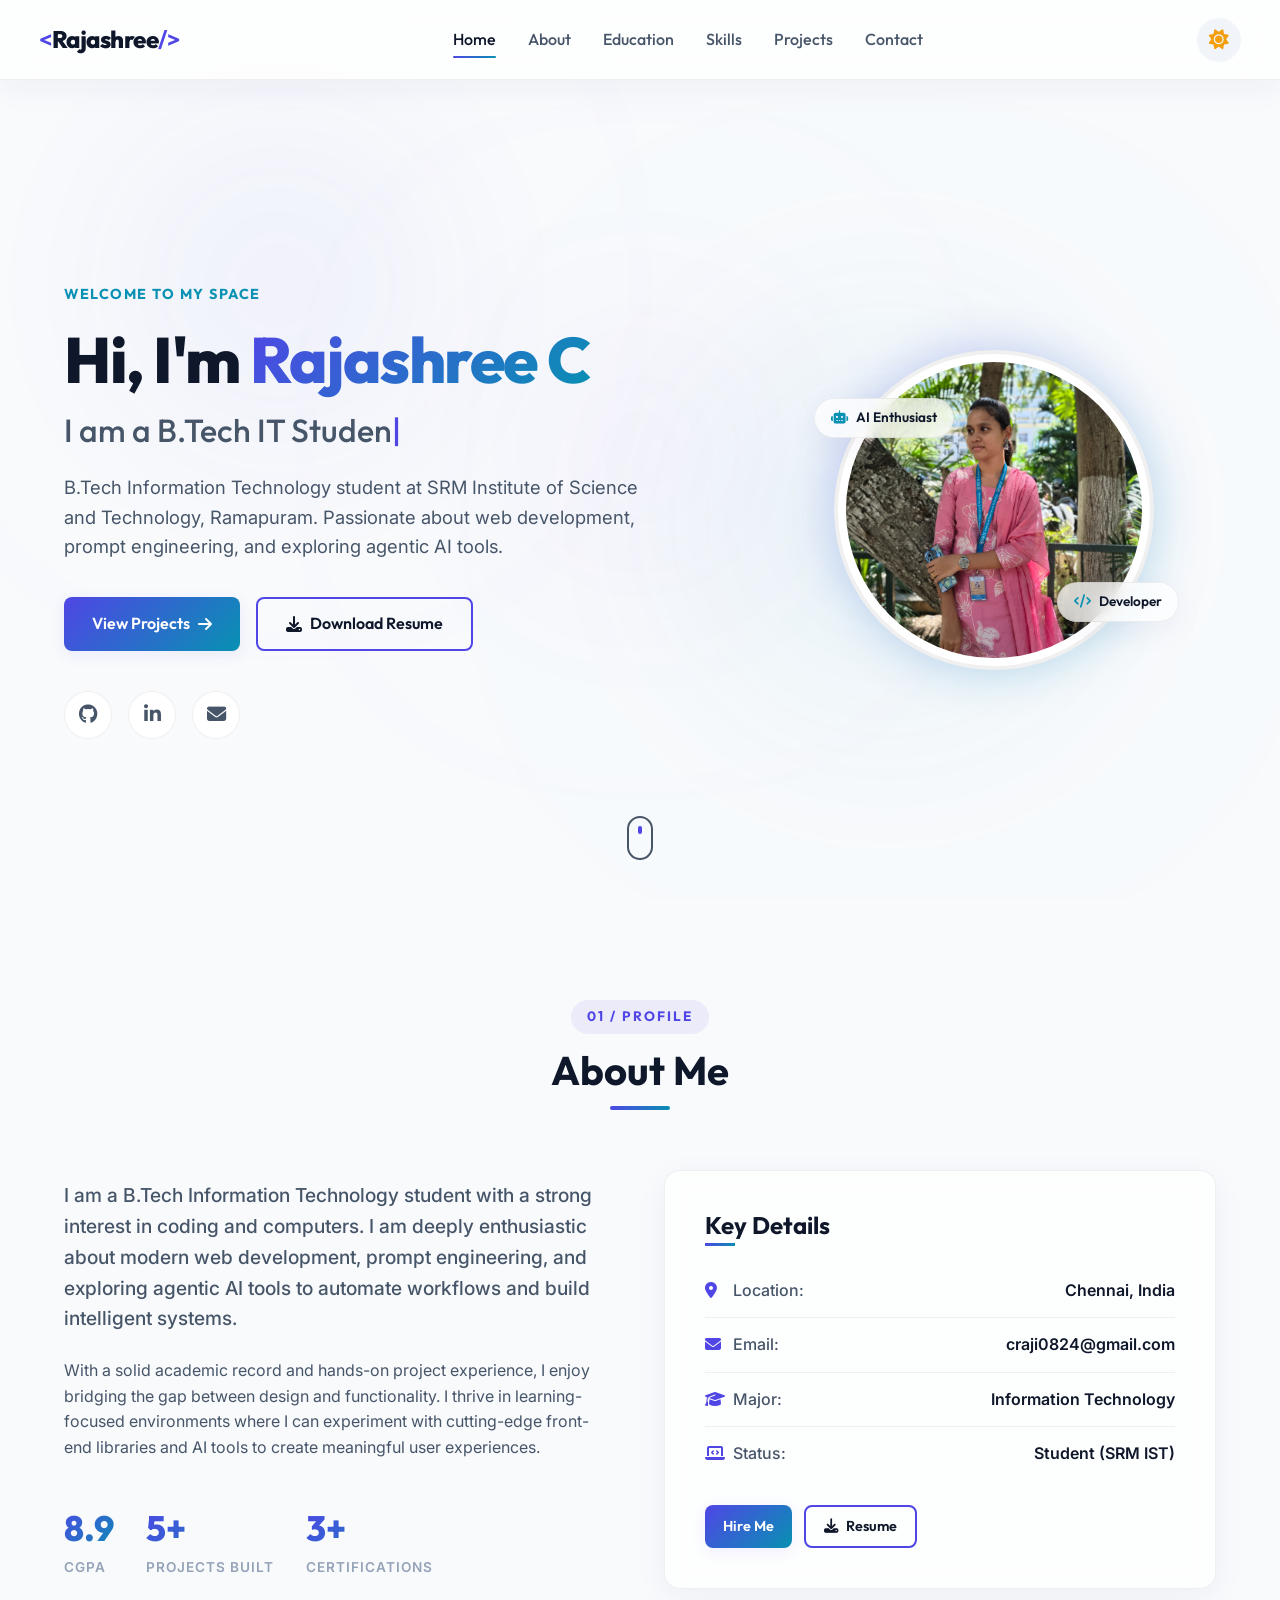
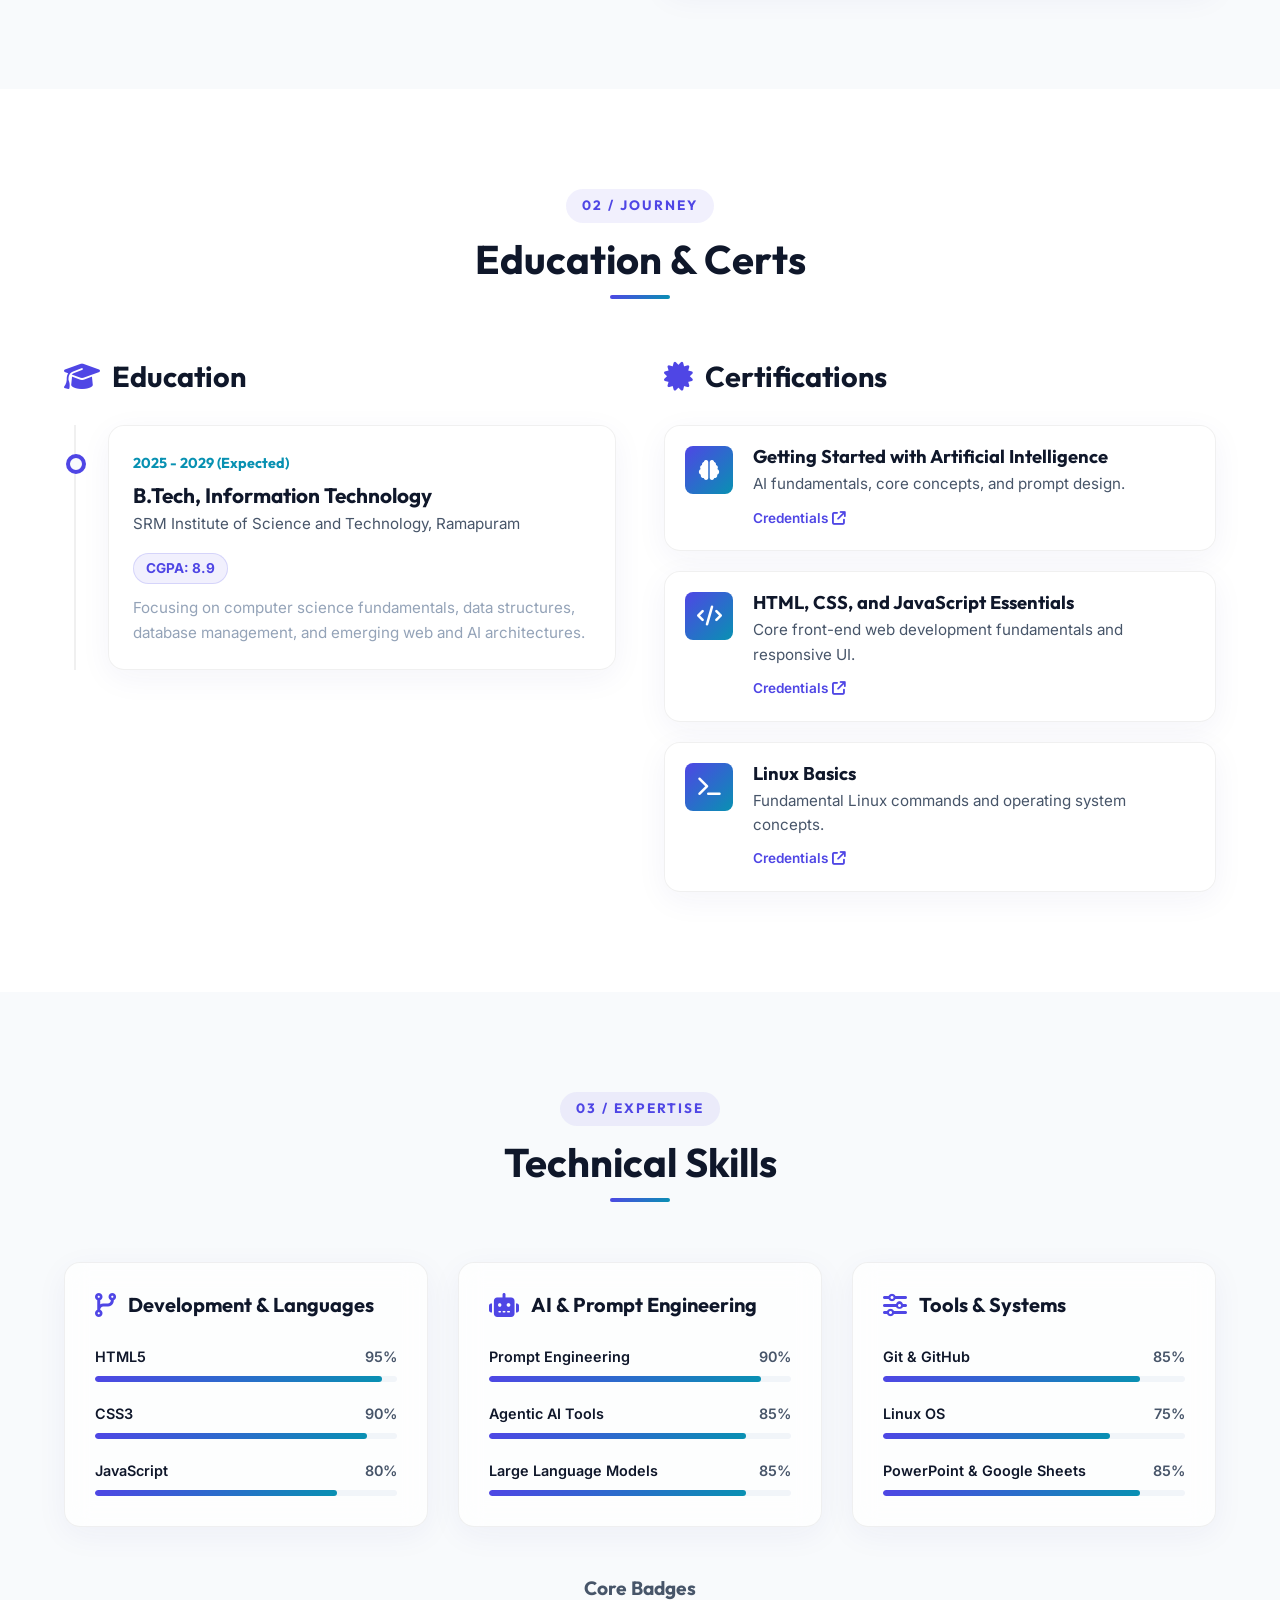
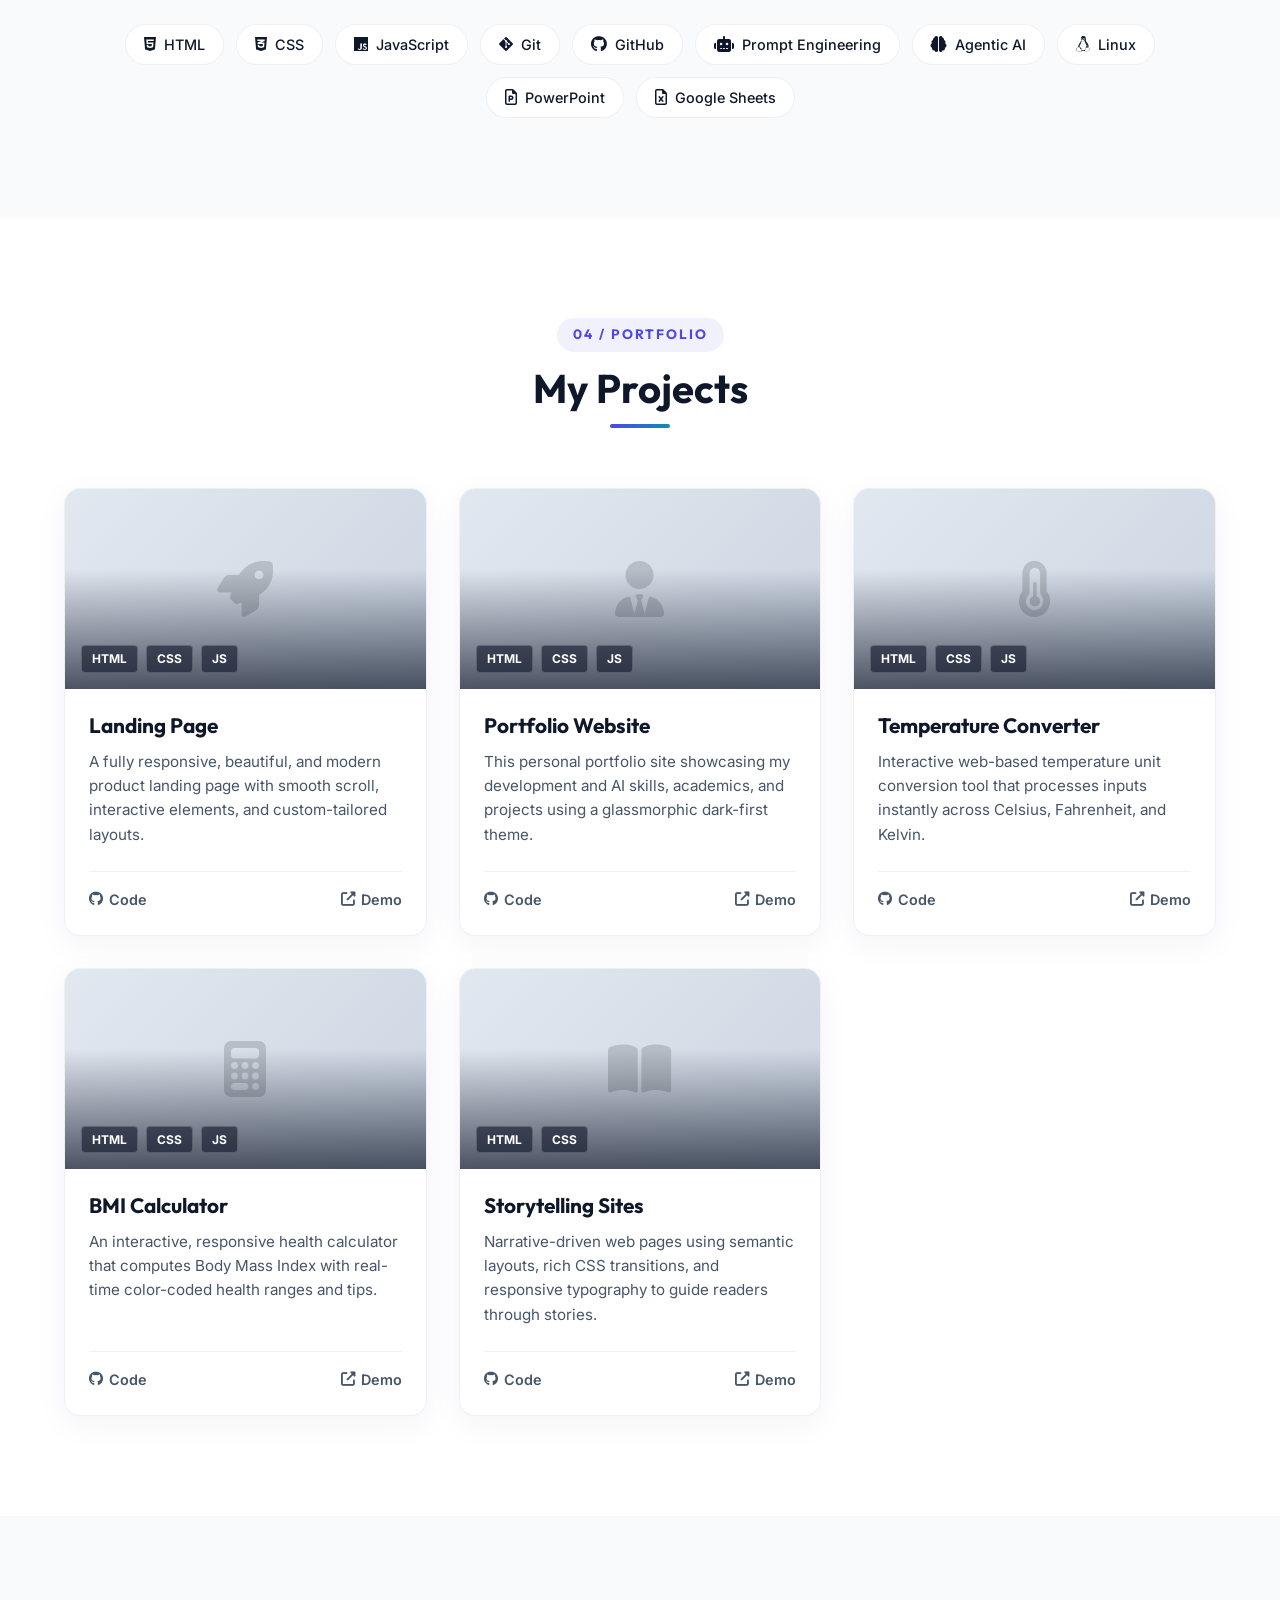
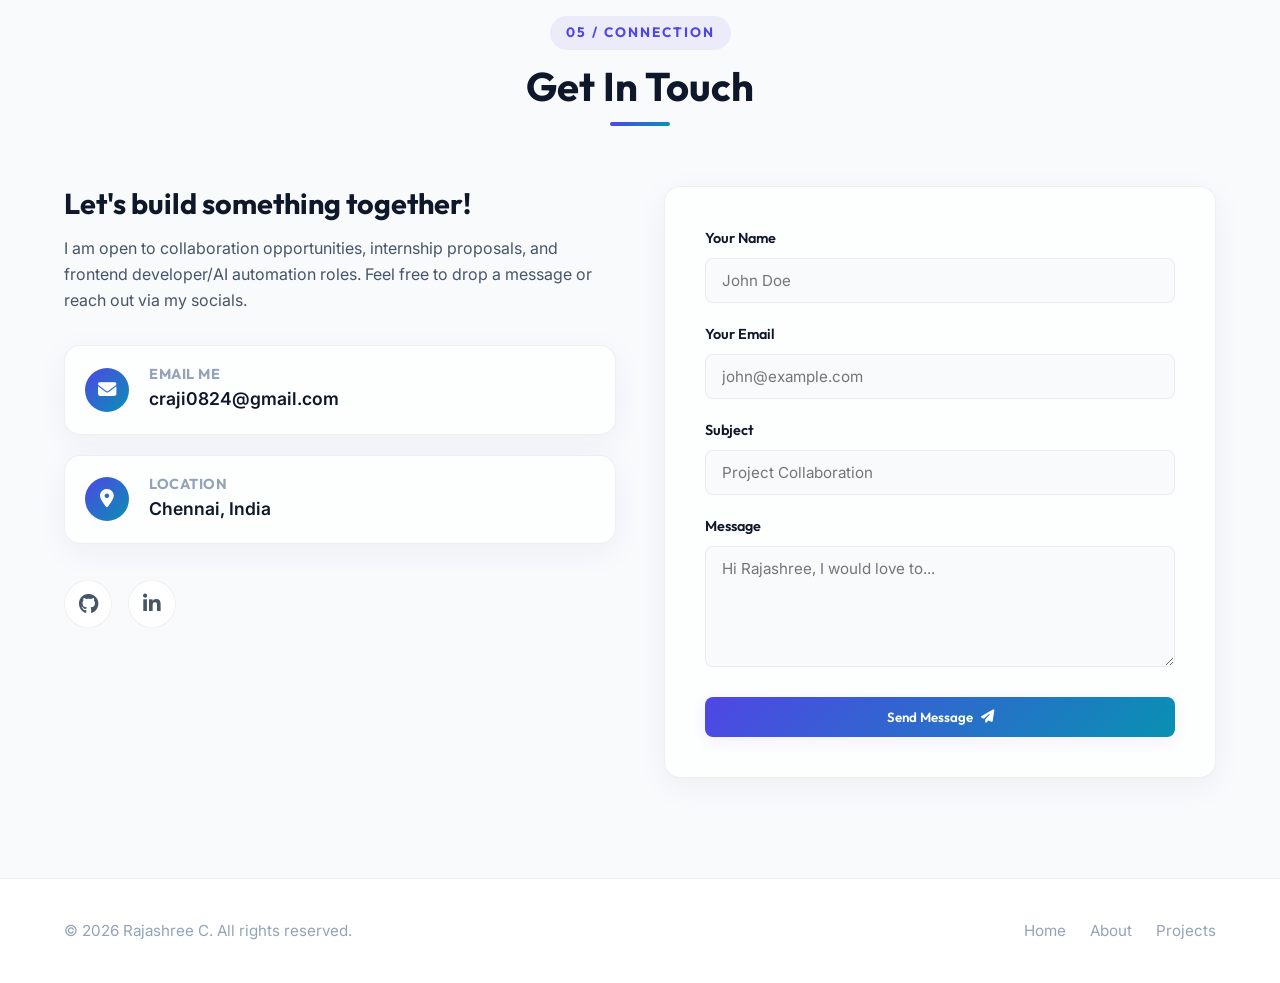
==== commit 4e4679c6: "Resume added" ====
--- a/WebDev-L1-PersonalPortfolio/index.html
+++ b/WebDev-L1-PersonalPortfolio/index.html
@@ -1,5 +1,5 @@
 <!DOCTYPE html>
-<html lang="en" data-theme="dark">
+<html lang="en" data-theme="light">
 
 <head>
     <meta charset="UTF-8">
@@ -76,7 +76,9 @@
                     <div class="hero-cta">
                         <a href="#projects" class="btn btn-primary">View Projects <i
                                 class="fa-solid fa-arrow-right"></i></a>
-                        <a href="#contact" class="btn btn-secondary">Get in Touch</a>
+                        <a href="https://drive.google.com/file/d/17-A3ha8mUrLIewnuuMwyXGDBpubaCRE-/view?usp=sharing"
+                            download class="btn btn-secondary" target="_blank"><i class="fa-solid fa-download"></i>
+                            Download Resume</a>
                     </div>
                     <div class="hero-socials">
                         <a href="https://github.com/craji0824" target="_blank" rel="noopener noreferrer"
@@ -178,8 +180,10 @@
                                     <span class="detail-value">Student (SRM IST)</span>
                                 </li>
                             </ul>
-                            <div class="detail-footer">
+                            <div class="detail-footer" style="display: flex; gap: 12px;">
                                 <a href="#contact" class="btn btn-primary btn-sm">Hire Me</a>
+                                <a href="assets/resume.pdf" download class="btn btn-secondary btn-sm"><i
+                                        class="fa-solid fa-download"></i> Resume</a>
                             </div>
                         </div>
                     </div>
